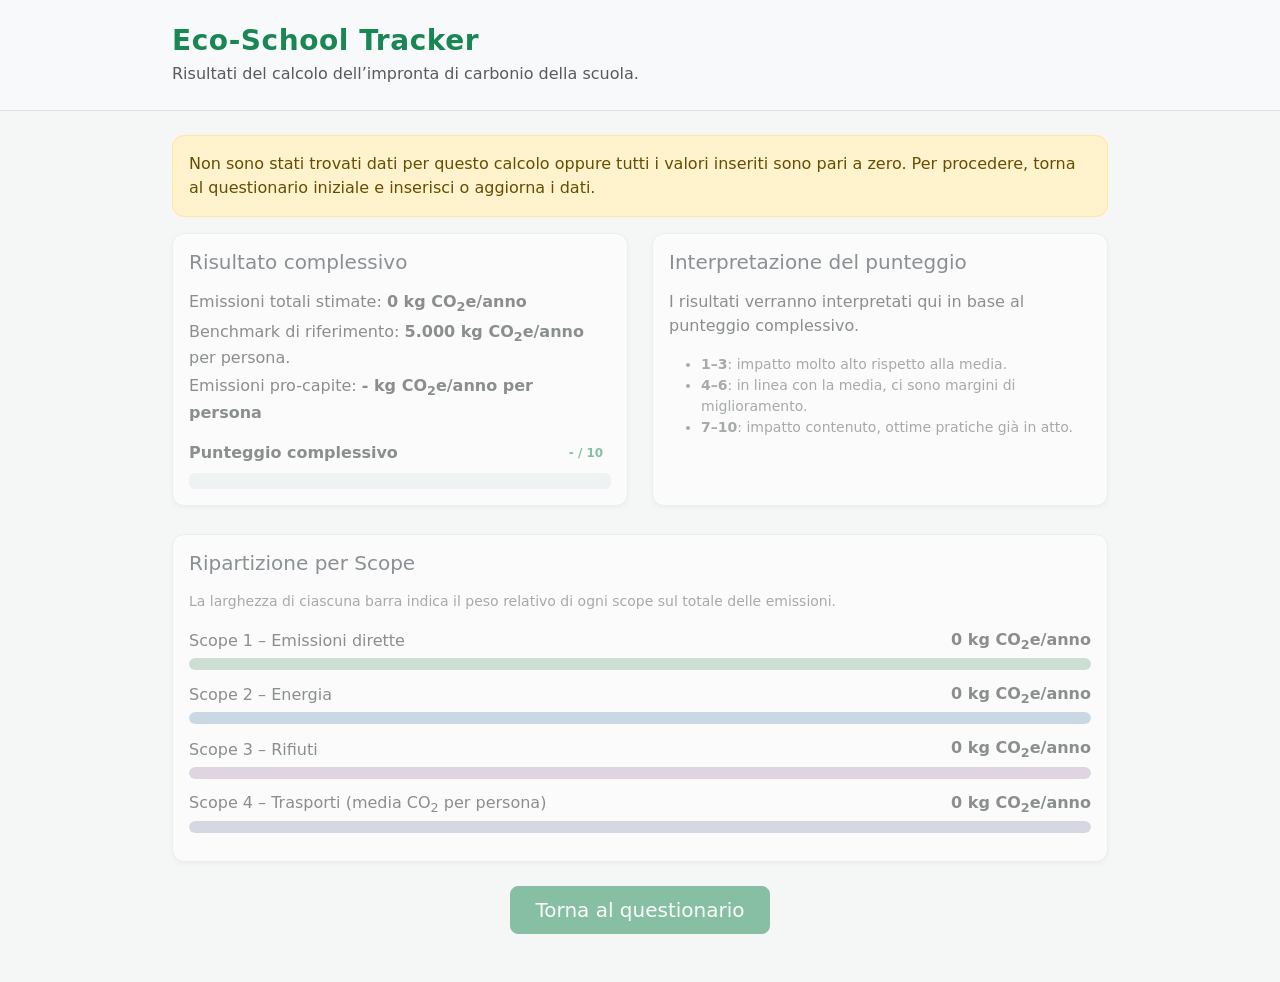
==== results.html @ d9fb8f4b "first commit" ====
<!DOCTYPE html>
<html lang="it">
<head>
  <meta charset="UTF-8" />
  <meta name="viewport" content="width=device-width, initial-scale=1" />
  <title>Eco-School Tracker – Risultati</title>

  <!-- Bootstrap CSS -->
  <link
    href="https://cdn.jsdelivr.net/npm/bootstrap@5.3.3/dist/css/bootstrap.min.css"
    rel="stylesheet"
    integrity="sha384-QWTKZyjpPEjISv5WaRU9OFeRpok6YctnYmDr5pNlyT2bRjXh0JMhjY6hW+ALEwIH"
    crossorigin="anonymous"
  />

  <link rel="stylesheet" href="css/style.css" />
</head>
<body>
  <header class="py-4 mb-4 border-bottom bg-light">
    <div class="container">
      <div class="d-flex flex-column flex-md-row align-items-md-center justify-content-between gap-3">
        <div>
          <h1 class="h3 mb-1 text-success fw-bold">Eco-School Tracker</h1>
          <p class="mb-0 text-muted">
            Risultati del calcolo dell’impronta di carbonio della scuola.
          </p>
        </div>
      </div>
    </div>
  </header>

  <main class="container mb-5" id="resultsRoot">
    <section id="noDataAlert" class="alert alert-warning d-none" role="alert">
      Non sono stati trovati dati per questo calcolo oppure tutti i valori inseriti sono pari a zero.
      Per procedere, torna al questionario iniziale e inserisci o aggiorna i dati.
    </section>

    <section id="resultsCards">
      <div class="row g-4">
        <!-- Card 1: Risultato complessivo -->
        <div class="col-lg-6">
          <div class="card shadow-sm h-100">
            <div class="card-body">
              <h2 class="h5 card-title mb-3">Risultato complessivo</h2>
              <p class="mb-1">
                Emissioni totali stimate:
                <strong><span id="totaleEmissioni">0</span> kg CO<span class="subscript">2</span>e/anno</strong>
              </p>
              <p class="mb-1">
                Benchmark di riferimento:
                <strong>5.000 kg CO<span class="subscript">2</span>e/anno</strong> per persona.
              </p>
              <p class="mb-3">
                Emissioni pro-capite:
                <strong><span id="emissioniProCapite">-</span> kg CO<span class="subscript">2</span>e/anno per persona</strong>
              </p>

              <div class="text-center my-3">
                <span id="facciaFeedback" style="font-size: 4rem;"></span>
              </div>

              <div class="d-flex align-items-center justify-content-between mb-2">
                <span class="fw-semibold">Punteggio complessivo</span>
                <span class="badge text-bg-success-subtle text-success" id="punteggioBadge">- / 10</span>
              </div>

              <div class="progress" role="progressbar" aria-label="Punteggio impatto climatico">
                <div
                  id="punteggioProgress"
                  class="progress-bar"
                  style="width: 0%"
                ></div>
              </div>
            </div>
          </div>
        </div>

        <!-- Card 2: Interpretazione del punteggio -->
        <div class="col-lg-6">
          <div class="card shadow-sm h-100">
            <div class="card-body d-flex flex-column">
              <h2 class="h5 card-title mb-3">Interpretazione del punteggio</h2>
              <p id="messaggioTestuale" class="mb-3">
                I risultati verranno interpretati qui in base al punteggio complessivo.
              </p>
              <ul class="small text-muted mb-0">
                <li><strong>1–3</strong>: impatto molto alto rispetto alla media.</li>
                <li><strong>4–6</strong>: in linea con la media, ci sono margini di miglioramento.</li>
                <li><strong>7–10</strong>: impatto contenuto, ottime pratiche già in atto.</li>
              </ul>
            </div>
          </div>
        </div>
      </div>

      <!-- Card 3: Ripartizione per Scope -->
      <div class="row g-4 mt-1">
        <div class="col-lg-12">
          <div class="card shadow-sm h-100">
            <div class="card-body">
              <h2 class="h5 card-title mb-3">Ripartizione per Scope</h2>
              <p class="small text-muted">
                La larghezza di ciascuna barra indica il peso relativo di ogni scope sul totale delle emissioni.
              </p>

              <div class="scope-bar-row">
                <div class="d-flex justify-content-between align-items-center mb-1">
                  <span>Scope 1 – Emissioni dirette</span>
                  <span class="fw-semibold">
                    <span id="scope1Val">0</span> kg CO<span class="subscript">2</span>e/anno
                  </span>
                </div>
                <div class="scope-bar-track">
                  <div class="scope-bar-fill scope1" id="scope1Bar"></div>
                </div>
              </div>

              <div class="scope-bar-row">
                <div class="d-flex justify-content-between align-items-center mb-1">
                  <span>Scope 2 – Energia</span>
                  <span class="fw-semibold">
                    <span id="scope2Val">0</span> kg CO<span class="subscript">2</span>e/anno
                  </span>
                </div>
                <div class="scope-bar-track">
                  <div class="scope-bar-fill scope2" id="scope2Bar"></div>
                </div>
              </div>

              <div class="scope-bar-row">
                <div class="d-flex justify-content-between align-items-center mb-1">
                  <span>Scope 3 – Rifiuti</span>
                  <span class="fw-semibold">
                    <span id="scope3WasteVal">0</span> kg CO<span class="subscript">2</span>e/anno
                  </span>
                </div>
                <div class="scope-bar-track">
                  <div class="scope-bar-fill scope3-waste" id="scope3WasteBar"></div>
                </div>
              </div>

              <div class="scope-bar-row">
                <div class="d-flex justify-content-between align-items-center mb-1">
                  <span>Scope 4 – Trasporti (media CO<span class="subscript">2</span> per persona)</span>
                  <span class="fw-semibold">
                    <span id="scope3TransportVal">0</span> kg CO<span class="subscript">2</span>e/anno
                  </span>
                </div>
                <div class="scope-bar-track">
                  <div class="scope-bar-fill scope3-transport" id="scope3TransportBar"></div>
                </div>
              </div>
            </div>
          </div>
        </div>


      </div>

      <section class="mt-4 mb-1 text-center">
        <a href="index.html" class="btn btn-success btn-lg px-4">
          Torna al questionario
        </a>
      </section>
    </section>
  </main>

  <!-- Bootstrap JS (bundle includes Popper) -->
  <script
    src="https://cdn.jsdelivr.net/npm/bootstrap@5.3.3/dist/js/bootstrap.bundle.min.js"
    integrity="sha384-YvpcrYf0tY3lHB60NNkmXc5s9fDVZLESaAA55NDzOxhy9GkcIdslK1eN7N6jIeHz"
    crossorigin="anonymous"
  ></script>

  <script src="js/calculator.js"></script>
  <script src="js/app.js"></script>
  <script>
    function mostraFaccina(score) {
      const el = document.getElementById("facciaFeedback");
      if (!el) return;
      if (score < 4) {
        el.textContent = "😟";
        el.style.filter = "drop-shadow(0 0 6px #dc3545)";
      } else if (score < 7) {
        el.textContent = "😐";
        el.style.filter = "drop-shadow(0 0 6px #ffc107)";
      } else {
        el.textContent = "😊";
        el.style.filter = "drop-shadow(0 0 6px #198754)";
      }
    }

    document.addEventListener("DOMContentLoaded", function () {
      let stored = null;
      try {
        stored = sessionStorage.getItem("ecoFormData");
      } catch (e) {
        stored = null;
      }
      if (!stored || !window.EcoCalculator) return;

      let data;
      try {
        data = JSON.parse(stored);
      } catch (e) {
        return;
      }

      const inputs = {
        gasMetanoMc: data.gasMetanoMc || 0,
        altriCombustibiliKg: data.altriCombustibiliKg || 0,
        energiaNonRinnovabiliKwh: data.energiaNonRinnovabiliKwh || 0,
        energiaRinnovabiliKwh: data.energiaRinnovabiliKwh || 0,
        energiaAutoprodottaKwh: data.energiaAutoprodottaKwh || 0,
        energiaAutoconsumataKwh: data.energiaAutoconsumataKwh || 0,
        rifiutiPlasticaKg: data.rifiutiPlasticaKg || 0,
        rifiutiCartaKg: data.rifiutiCartaKg || 0,
        rifiutiVetroKg: data.rifiutiVetroKg || 0,
        rifiutiMetalliKg: data.rifiutiMetalliKg || 0,
        rifiutiLegnoKg: data.rifiutiLegnoKg || 0,
        rifiutiIndifferenziatiKg: data.rifiutiIndifferenziatiKg || 0,
        kmAutobusAnnui: data.kmAutobusTotali || 0,
        kmMacchinaAnnui: data.kmMacchinaTotali || 0,
        kmPiediAnnui: data.kmPiediTotali || 0,
        kmElettricaAnnui: data.kmElettricaTotali || 0,
      };

      const risultati = window.EcoCalculator.calculateTotalEmissions(inputs);
      const numeroStudenti = data.numeroStudenti || 0;
      const scope3TransportMedia = numeroStudenti > 0 ? risultati.scope3Transport / numeroStudenti : risultati.scope3Transport;
      const totalePerScore = risultati.scope1 + risultati.scope2 + risultati.scope3Waste + scope3TransportMedia;
      const score = window.EcoCalculator.calculateScoreFromEmissions(totalePerScore);
      mostraFaccina(score);
    });
  </script>
</body>
</html>
---- css/style.css ----
body {
  background-color: #f5f7f6;
  font-family: system-ui, -apple-system, BlinkMacSystemFont, "Segoe UI", sans-serif;
}

header h1 {
  letter-spacing: 0.02em;
}

.subscript {
  font-size: 0.8em;
  vertical-align: sub;
}

.superscript {
  font-size: 0.7em;
  vertical-align: super;
}

main.container {
  max-width: 960px;
}

header .container {
  max-width: 960px;
}

.accordion-item {
  border-radius: 0.75rem !important;
  overflow: hidden;
  border: 1px solid #e0e4e7;
  background-color: #ffffff;
}

.accordion-item + .accordion-item {
  margin-top: 1rem;
}

.accordion-button {
  font-weight: 600;
  background-color: #f8f9fa;
  color: #343a40;
}

.accordion-button:not(.collapsed) {
  color: #1f2933;
  background-color: #eef1f4;
  box-shadow: inset 0 -1px 0 rgba(0, 0, 0, 0.03);
}

.accordion-body {
  background-color: #ffffff;
}

.alert-warning {
  border-radius: 0.75rem;
}

input[type="number"]::-webkit-outer-spin-button,
input[type="number"]::-webkit-inner-spin-button {
  -webkit-appearance: none;
  margin: 0;
}

input[type="number"] {
  -moz-appearance: textfield;
}

.form-control {
  border-radius: 0.5rem;
  border: 1px solid #ced4da;
  font-size: 0.95rem;
}

.form-control:focus {
  border-color: #198754;
  box-shadow: 0 0 0 0.15rem rgba(25, 135, 84, 0.25);
}

.form-text {
  color: #6c757d;
}

.card {
  border-radius: 0.75rem;
  border: 1px solid #e0e4e7;
}

.card-title {
  color: #1f2933;
}

.progress-card {
  background-color: #ffffff;
}

.preview-card {
  background-color: #f8f9fa;
}

.bg-low {
  background-color: #dc3545 !important;
}

.bg-medium {
  background-color: #ffc107 !important;
  color: #212529 !important;
}

.bg-high {
  background-color: #198754 !important;
}

#calcolaBtn {
  border-radius: 0.5rem;
  background-color: #198754;
  border-color: #198754;
  box-shadow: none;
}

#calcolaBtn:hover {
  background-color: #157347;
  border-color: #157347;
}

.scope-bar-row {
  margin-bottom: 0.75rem;
}

.scope-bar-track {
  background-color: #e9ecef;
  border-radius: 999px;
  overflow: hidden;
  height: 0.75rem;
}

.scope-bar-fill {
  height: 100%;
  border-radius: 999px;
}

.scope-bar-fill.scope1 {
  background-color: #a4c4b1;
}

.scope-bar-fill.scope2 {
  background-color: #9fb9d6;
}

.scope-bar-fill.scope3-waste {
  background-color: #c6b0cf;
}

.scope-bar-fill.scope3-transport {
  background-color: #b4b8d0;
}

@media (max-width: 575.98px) {
  header h1 {
    font-size: 1.3rem;
  }

  #calcolaBtn {
    width: 100%;
  }
}
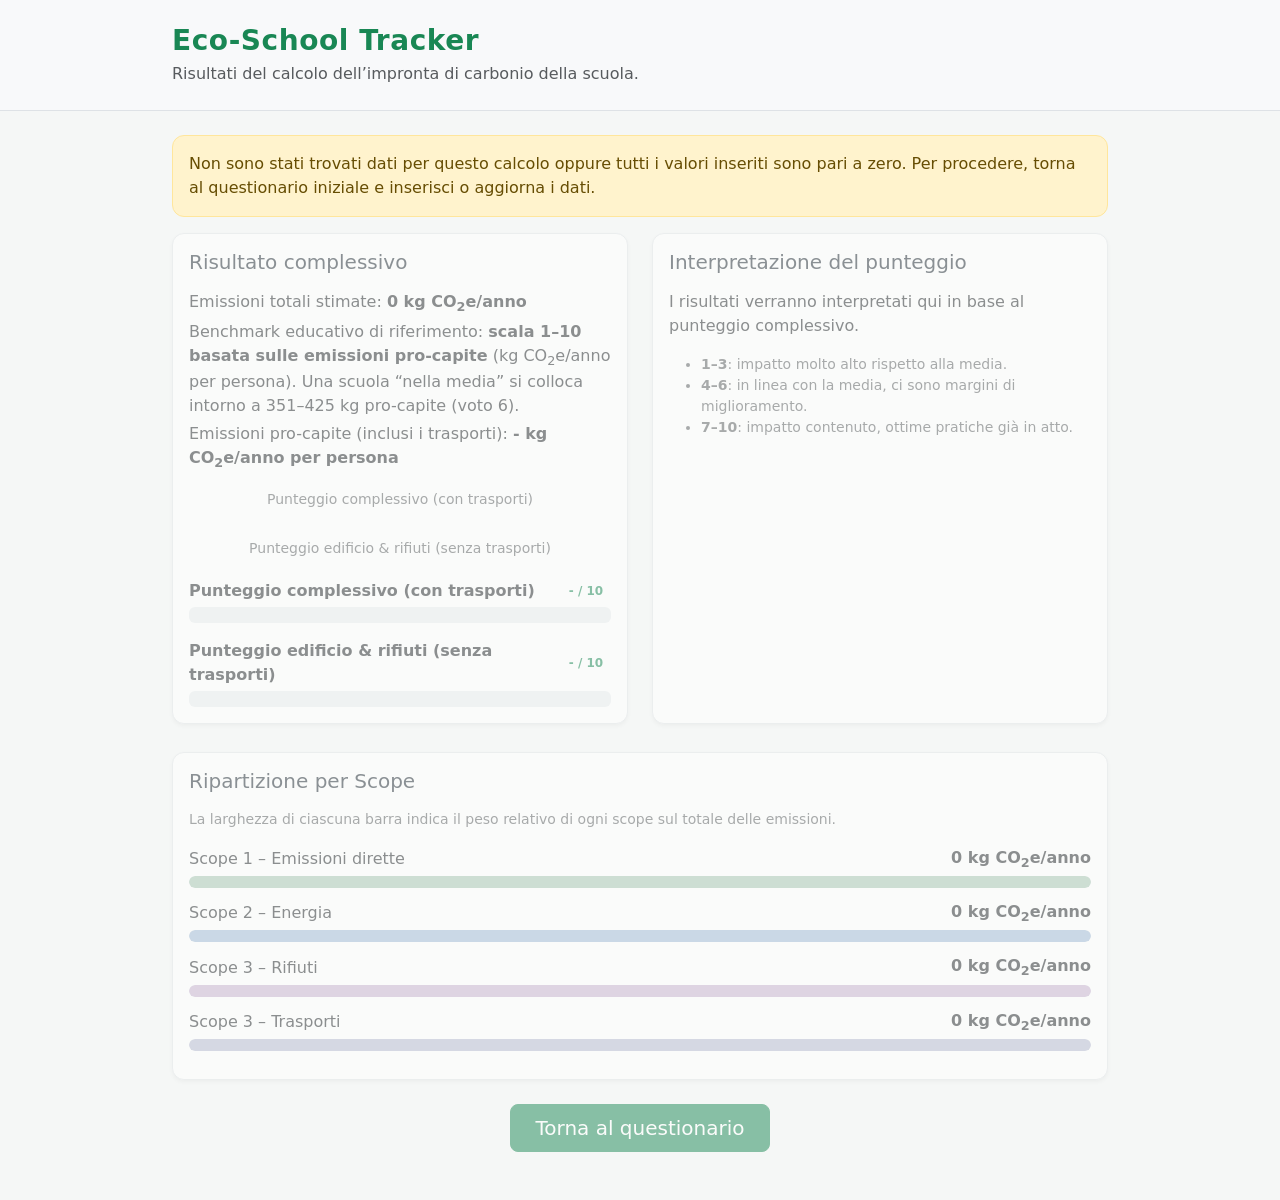
==== commit 3b70f4af: "ss" ====
--- a/results.html
+++ b/results.html
@@ -4,6 +4,8 @@
   <meta charset="UTF-8" />
   <meta name="viewport" content="width=device-width, initial-scale=1" />
   <title>Eco-School Tracker – Risultati</title>
+  <link rel="icon" type="image/png" href="Layout/favicon.png" sizes="32x32" />
+  <link rel="icon" type="image/png" href="Layout/favicon.png" sizes="16x16" />
 
   <!-- Bootstrap CSS -->
   <link
@@ -47,29 +49,55 @@
                 <strong><span id="totaleEmissioni">0</span> kg CO<span class="subscript">2</span>e/anno</strong>
               </p>
               <p class="mb-1">
-                Benchmark di riferimento:
-                <strong>5.000 kg CO<span class="subscript">2</span>e/anno</strong> per persona.
+                Benchmark educativo di riferimento:
+                <strong>scala 1–10 basata sulle emissioni pro-capite</strong>
+                (kg CO<span class="subscript">2</span>e/anno per persona). Una scuola “nella media” si colloca intorno a
+                351–425 kg pro-capite (voto 6).
               </p>
               <p class="mb-3">
-                Emissioni pro-capite:
+                Emissioni pro-capite (inclusi i trasporti):
                 <strong><span id="emissioniProCapite">-</span> kg CO<span class="subscript">2</span>e/anno per persona</strong>
               </p>
 
-              <div class="text-center my-3">
-                <span id="facciaFeedback" style="font-size: 4rem;"></span>
-              </div>
-
-              <div class="d-flex align-items-center justify-content-between mb-2">
-                <span class="fw-semibold">Punteggio complessivo</span>
-                <span class="badge text-bg-success-subtle text-success" id="punteggioBadge">- / 10</span>
-              </div>
-
-              <div class="progress" role="progressbar" aria-label="Punteggio impatto climatico">
-                <div
-                  id="punteggioProgress"
-                  class="progress-bar"
-                  style="width: 0%"
-                ></div>
+              <div class="d-flex flex-wrap justify-content-center align-items-center gap-4 my-3">
+                <div class="text-center">
+                  <div class="small text-muted mb-1">Punteggio complessivo (con trasporti)</div>
+                  <span id="facciaFeedback" style="font-size: 4rem;"></span>
+                </div>
+                <div class="text-center">
+                  <div class="small text-muted mb-1">Punteggio edificio &amp; rifiuti (senza trasporti)</div>
+                  <span id="facciaFeedbackSenzaTrasporti" style="font-size: 4rem;"></span>
+                </div>
+              </div>
+
+              <div class="mb-3">
+                <div class="d-flex align-items-center justify-content-between mb-1">
+                  <span class="fw-semibold">Punteggio complessivo (con trasporti)</span>
+                  <span class="badge text-bg-success-subtle text-success" id="punteggioBadgeCompleto">- / 10</span>
+                </div>
+
+                <div class="progress" role="progressbar" aria-label="Punteggio complessivo (con trasporti)">
+                  <div
+                    id="punteggioProgressCompleto"
+                    class="progress-bar"
+                    style="width: 0%"
+                  ></div>
+                </div>
+              </div>
+
+              <div>
+                <div class="d-flex align-items-center justify-content-between mb-1">
+                  <span class="fw-semibold">Punteggio edificio &amp; rifiuti (senza trasporti)</span>
+                  <span class="badge text-bg-success-subtle text-success" id="punteggioBadgeSenzaTrasporti">- / 10</span>
+                </div>
+
+                <div class="progress progress-sm" role="progressbar" aria-label="Punteggio edificio e rifiuti (senza trasporti)">
+                  <div
+                    id="punteggioProgressSenzaTrasporti"
+                    class="progress-bar"
+                    style="width: 0%"
+                  ></div>
+                </div>
               </div>
             </div>
           </div>
@@ -141,7 +169,7 @@
 
               <div class="scope-bar-row">
                 <div class="d-flex justify-content-between align-items-center mb-1">
-                  <span>Scope 4 – Trasporti (media CO<span class="subscript">2</span> per persona)</span>
+                  <span>Scope 3 – Trasporti</span>
                   <span class="fw-semibold">
                     <span id="scope3TransportVal">0</span> kg CO<span class="subscript">2</span>e/anno
                   </span>
@@ -175,8 +203,9 @@
   <script src="js/calculator.js"></script>
   <script src="js/app.js"></script>
   <script>
-    function mostraFaccina(score) {
-      const el = document.getElementById("facciaFeedback");
+    function mostraFaccina(score, elementId) {
+      const id = elementId || "facciaFeedback";
+      const el = document.getElementById(id);
       if (!el) return;
       if (score < 4) {
         el.textContent = "😟";
@@ -226,11 +255,25 @@
       };
 
       const risultati = window.EcoCalculator.calculateTotalEmissions(inputs);
-      const numeroStudenti = data.numeroStudenti || 0;
-      const scope3TransportMedia = numeroStudenti > 0 ? risultati.scope3Transport / numeroStudenti : risultati.scope3Transport;
-      const totalePerScore = risultati.scope1 + risultati.scope2 + risultati.scope3Waste + scope3TransportMedia;
-      const score = window.EcoCalculator.calculateScoreFromEmissions(totalePerScore);
-      mostraFaccina(score);
+      const numeroPersone = data.numeroPersoneTotali || 0;
+      const totaleReale = risultati.total;
+      const perCapitaCompleto =
+        numeroPersone > 0 ? totaleReale / numeroPersone : totaleReale;
+      const totaleSenzaTrasporti =
+        risultati.scope1 + risultati.scope2 + risultati.scope3Waste;
+      const perCapitaSenzaTrasporti =
+        numeroPersone > 0
+          ? totaleSenzaTrasporti / numeroPersone
+          : totaleSenzaTrasporti;
+
+      const score = window.EcoCalculator.calculateScoreFromPerCapita(
+        perCapitaCompleto
+      );
+      const scoreSenzaTrasporti =
+        window.EcoCalculator.calculateScoreFromPerCapita(perCapitaSenzaTrasporti);
+
+      mostraFaccina(score, "facciaFeedback");
+      mostraFaccina(scoreSenzaTrasporti, "facciaFeedbackSenzaTrasporti");
     });
   </script>
 </body>
